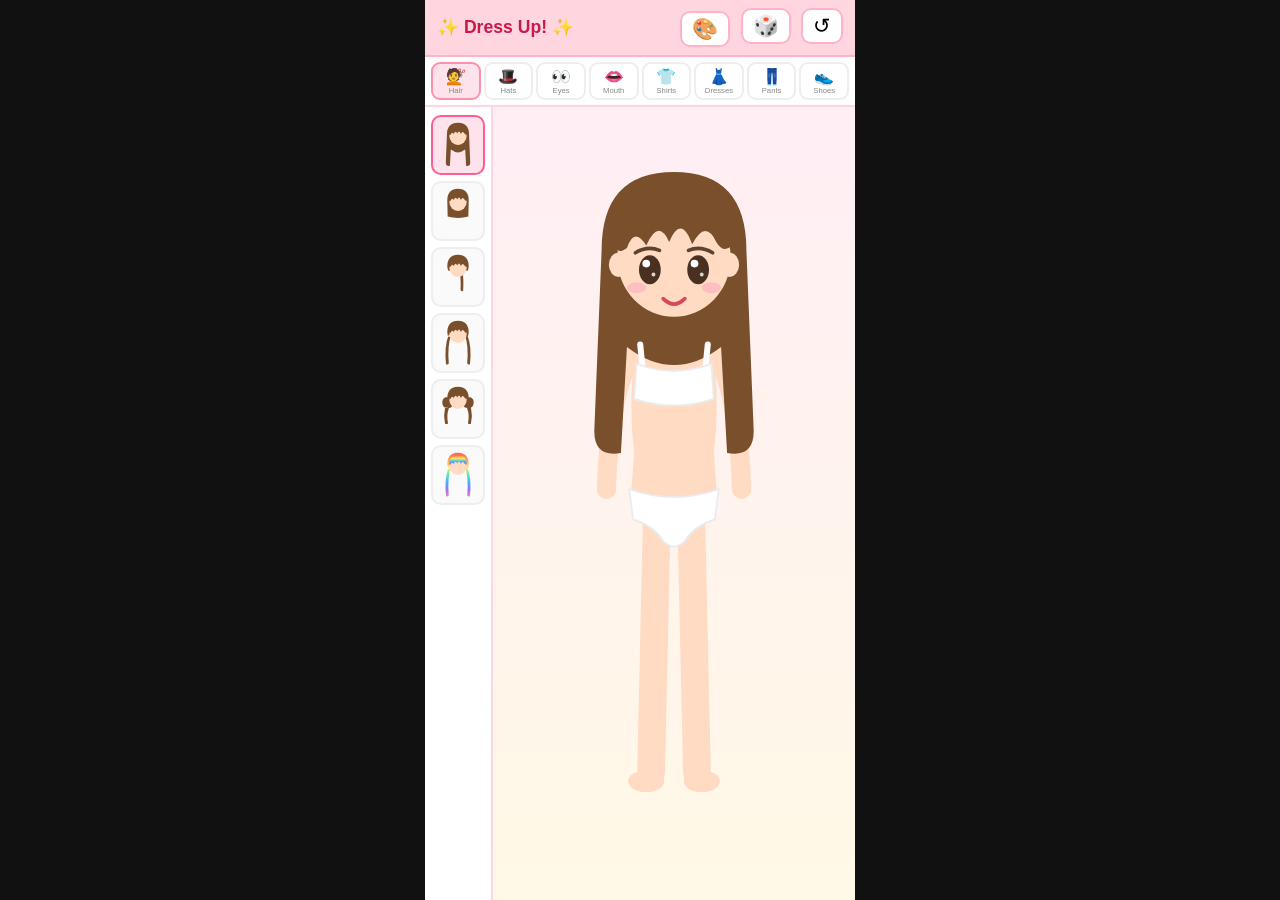
==== index.html @ 5856c721 "Add Chinese outfit set (camisole, denim skirt, sneakers, long hair) Cut from a Photoshop layer expor" ====
<!DOCTYPE html>
<html lang="en">
<head>
  <meta charset="UTF-8" />
  <meta name="viewport" content="width=device-width, initial-scale=1, viewport-fit=cover, user-scalable=no" />
  <title>Dress Up!</title>

  <!-- Cache-busting: the standalone iOS home-screen app stays suspended
       between opens instead of re-fetching this page, so a new deploy
       otherwise never shows up. version.json is bumped by
       tools/bump_version.py on every deploy; when it changes we force a
       fresh reload (cache-busted URL, so it can't be served from cache). -->
  <script>
    (function () {
      var KEY = "dressup-app-version";
      function checkVersion() {
        fetch("version.json?_=" + Date.now(), { cache: "no-store" })
          .then(function (r) { return r.json(); })
          .then(function (data) {
            var seen = localStorage.getItem(KEY);
            if (seen && seen !== data.version) {
              localStorage.setItem(KEY, data.version);
              location.replace(location.pathname + "?_=" + Date.now());
            } else if (!seen) {
              localStorage.setItem(KEY, data.version);
            }
          })
          .catch(function () {});
      }
      checkVersion();
      document.addEventListener("visibilitychange", function () {
        if (!document.hidden) checkVersion();
      });
    })();
  </script>

  <!-- iOS full-screen web app -->
  <meta name="apple-mobile-web-app-capable" content="yes" />
  <meta name="mobile-web-app-capable" content="yes" />
  <meta name="apple-mobile-web-app-status-bar-style" content="black-translucent" />
  <meta name="apple-mobile-web-app-title" content="Dress Up!" />
  <meta name="theme-color" content="#ffd6e0" />
  <link rel="apple-touch-icon" href="apple-touch-icon.png" />
  <link rel="manifest" href="manifest.json" />

  <link rel="stylesheet" href="styles.css?v=2026-07-08-195823" />
</head>
<body>
  <div id="app-frame">
    <header>
      <h1>✨ Dress Up! ✨</h1>
      <div class="actions">
        <a class="mode-link" href="anime.html" title="Anime mode">🎨</a>
        <button id="btn-random" title="Random outfit">🎲</button>
        <button id="btn-reset" title="Start over">↺</button>
      </div>
    </header>

    <nav id="tabs"></nav>

    <main>
      <div id="items"></div>

      <section id="stage">
        <svg id="doll" viewBox="0 0 300 600" xmlns="http://www.w3.org/2000/svg"></svg>
      </section>
    </main>
  </div>

  <script src="app.js?v=2026-07-08-195823"></script>
</body>
</html>
---- styles.css ----
* {
  margin: 0;
  padding: 0;
  box-sizing: border-box;
  -webkit-tap-highlight-color: transparent;
}

button {
  touch-action: manipulation;
}

html, body {
  height: 100%;
  overflow: hidden;
}

body {
  display: flex;
  align-items: center;
  justify-content: center;
  height: 100dvh;
  font-family: -apple-system, "Segoe UI", sans-serif;
  background: #111;
  color: #444;
  user-select: none;
  -webkit-user-select: none;
}

/* Real phones don't all share one exact ratio (e.g. 390x844 vs 393x852),
   so we always fill the full screen (no aspect-ratio lock, no letterbox
   bars) — on any phone-width screen #app-frame is simply 100dvh tall at
   full width. The max-width only kicks in on windows wider than a phone
   (e.g. testing on a Mac), purely so it doesn't stretch edge to edge. */
#app-frame {
  width: 100%;
  max-width: 430px;
  height: 100dvh;
  display: flex;
  flex-direction: column;
  overflow: hidden;
  background: #fff0f5;
  color: #444;
  padding-top: env(safe-area-inset-top);
  padding-bottom: env(safe-area-inset-bottom);
}

header {
  display: flex;
  align-items: center;
  justify-content: space-between;
  padding: 8px 12px;
  background: #ffd6e0;
  border-bottom: 2px solid #ffb3c6;
}

header h1 {
  font-size: 1.1rem;
  color: #c9184a;
}

.actions button {
  font-size: 1.3rem;
  background: #fff;
  border: 2px solid #ffb3c6;
  border-radius: 10px;
  padding: 4px 10px;
  margin-left: 6px;
  cursor: pointer;
}

.actions button:active {
  background: #ffe3ec;
}

main {
  flex: 1;
  display: flex;
  min-height: 0;
}

/* ---- category tabs: horizontal strip under the header ---- */

#tabs {
  flex: none;
  display: flex;
  gap: 3px;
  padding: 5px 6px;
  background: #fff;
  border-bottom: 2px solid #ffd6e0;
}

#tabs button {
  flex: 1 1 0;
  min-width: 0;
  display: flex;
  flex-direction: column;
  align-items: center;
  gap: 0;
  border: 2px solid #eee;
  background: #fff;
  border-radius: 9px;
  padding: 3px 1px;
  font-size: 1rem;
  cursor: pointer;
}

#tabs button small {
  font-size: 0.48rem;
  color: #888;
  white-space: nowrap;
  overflow: hidden;
  text-overflow: ellipsis;
  max-width: 100%;
}

#tabs button.active {
  border-color: #ff8fab;
  background: #ffe3ec;
}

/* ---- left item column: thin, icons only ---- */

#items {
  flex: none;
  width: 68px;
  overflow-y: auto;
  display: flex;
  flex-direction: column;
  gap: 6px;
  padding: 8px 6px;
  background: #fff;
  border-right: 2px solid #ffd6e0;
}

.item {
  display: flex;
  flex-direction: column;
  align-items: center;
  border: 2px solid #eee;
  background: #fafafa;
  border-radius: 10px;
  padding: 4px;
  cursor: pointer;
}

.item.selected {
  border-color: #ff5d8f;
  background: #ffe3ec;
}

.item svg,
.item .none-thumb {
  width: 100%;
  height: 48px;
}

.item .none-thumb {
  display: flex;
  align-items: center;
  justify-content: center;
  font-size: 1.4rem;
  color: #bbb;
}

/* ---- stage ---- */

#stage {
  flex: 1;
  display: flex;
  align-items: center;
  justify-content: center;
  min-width: 0;
  background: linear-gradient(#ffeef5, #fff9e6);
}

#doll {
  height: 96%;
  max-width: 100%;
}

/* ---- PNG (anime) mode ---- */

#pdoll {
  /* sized by sizeDoll() in png-app.js to fit the stage at the
     canvas aspect ratio — CSS alone distorts when width-clamped */
  position: relative;
  flex: none;
}

#pdoll img.base {
  width: 100%;
  height: 100%;
  display: block;
}

#pdoll img.layer {
  position: absolute;
}

.item img.thumb {
  width: 100%;
  height: 48px;
  object-fit: contain;
}

.actions .mode-link {
  display: inline-block;
  font-size: 1.3rem;
  background: #fff;
  border: 2px solid #ffb3c6;
  border-radius: 10px;
  padding: 4px 10px;
  margin-left: 6px;
  text-decoration: none;
  vertical-align: middle;
}

/* ---- edit mode ---- */

#btn-edit.active {
  background: #c9184a;
  border-color: #c9184a;
}

#pdoll img.layer.editing {
  outline: 2px dashed #ff5d8f;
  outline-offset: 2px;
}

#stage {
  flex-direction: column;
}

#doll-area {
  flex: 1;
  min-height: 0;
  width: 100%;
  display: flex;
  align-items: center;
  justify-content: center;
}

#edit-panel[hidden] {
  display: none;
}

#edit-panel {
  flex: none;
  width: 100%;
  display: flex;
  flex-direction: column;
  gap: 6px;
  align-items: center;
  background: rgba(255, 255, 255, 0.92);
  border-top: 2px solid #ffb3c6;
  padding: 8px 10px calc(8px + env(safe-area-inset-bottom));
  box-shadow: 0 -4px 14px rgba(201, 24, 74, 0.1);
}

#edit-panel .ep-row {
  display: flex;
  gap: 6px;
  align-items: center;
  flex-wrap: wrap;
  justify-content: center;
}

#edit-panel button {
  min-width: 38px;
  padding: 6px 8px;
  font-size: 1rem;
  background: #fff;
  border: 2px solid #ffb3c6;
  border-radius: 8px;
  cursor: pointer;
  touch-action: none; /* hold-to-repeat needs the raw pointer events */
}

#edit-panel button:active {
  background: #ffe3ec;
}

#ep-name {
  font-size: 0.75rem;
  color: #c9184a;
  min-width: 150px;
  text-align: center;
}

#ep-status {
  font-size: 0.7rem;
  color: #2f9e44;
  min-height: 1em;
}

#pdoll img.layer {
  -webkit-user-drag: none;
  user-select: none;
}
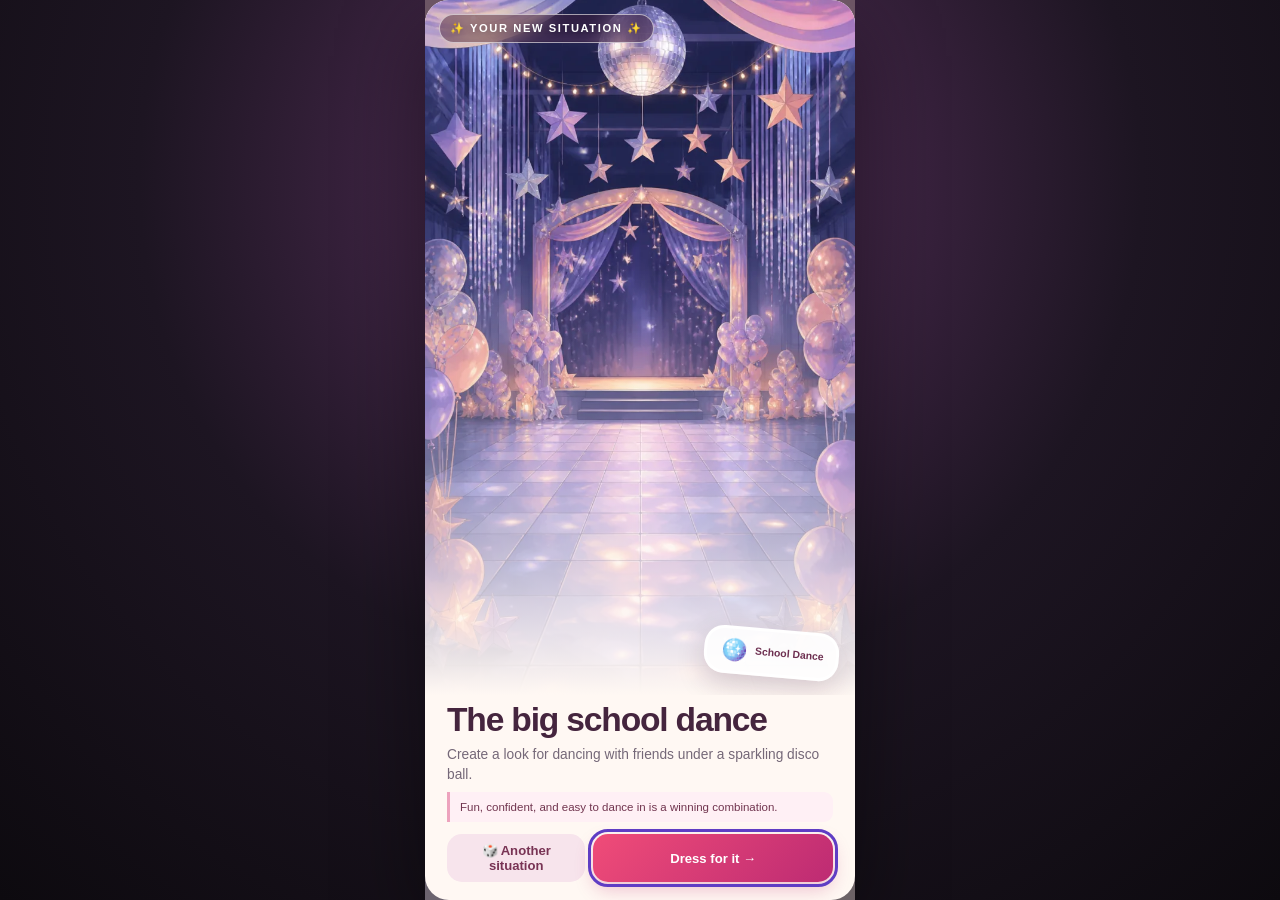
==== commit fe7b88ac: "Add scenario dress-up competitions" ====
--- a/index.html
+++ b/index.html
@@ -2,8 +2,8 @@
 <html lang="en">
 <head>
   <meta charset="UTF-8" />
-  <meta name="viewport" content="width=device-width, initial-scale=1, viewport-fit=cover, user-scalable=no" />
-  <title>Dress Up!</title>
+  <meta name="viewport" content="width=device-width, initial-scale=1, viewport-fit=cover" />
+  <title>Dress Up Challenge!</title>
 
   <!-- Cache-busting: the standalone iOS home-screen app stays suspended
        between opens instead of re-fetching this page, so a new deploy
@@ -43,16 +43,16 @@
   <link rel="apple-touch-icon" href="apple-touch-icon.png" />
   <link rel="manifest" href="manifest.json" />
 
-  <link rel="stylesheet" href="styles.css?v=2026-07-08-195823" />
+  <link rel="stylesheet" href="styles.css?v=2026-08-23-160452" />
 </head>
 <body>
   <div id="app-frame">
     <header>
       <h1>✨ Dress Up! ✨</h1>
       <div class="actions">
-        <a class="mode-link" href="anime.html" title="Anime mode">🎨</a>
-        <button id="btn-random" title="Random outfit">🎲</button>
-        <button id="btn-reset" title="Start over">↺</button>
+        <a class="mode-link" href="anime.html" title="Anime mode" aria-label="Switch to anime mode">🎨</a>
+        <button id="btn-random" type="button" title="Random outfit" aria-label="Create a random outfit">🎲</button>
+        <button id="btn-reset" type="button" title="Start over" aria-label="Reset the outfit">↺</button>
       </div>
     </header>
 
@@ -67,6 +67,7 @@
     </main>
   </div>
 
-  <script src="app.js?v=2026-07-08-195823"></script>
+  <script src="competition.js?v=2026-08-23-160452"></script>
+  <script src="app.js?v=2026-08-23-160452"></script>
 </body>
 </html>
--- a/styles.css
+++ b/styles.css
@@ -19,8 +19,8 @@
   align-items: center;
   justify-content: center;
   height: 100dvh;
-  font-family: -apple-system, "Segoe UI", sans-serif;
-  background: #111;
+  font-family: ui-rounded, "SF Pro Rounded", -apple-system, BlinkMacSystemFont, "Segoe UI", sans-serif;
+  background: radial-gradient(circle at 50% 20%, #5a315f 0, #1d1522 52%, #0d0a0f 100%);
   color: #444;
   user-select: none;
   -webkit-user-select: none;
@@ -42,6 +42,8 @@
   color: #444;
   padding-top: env(safe-area-inset-top);
   padding-bottom: env(safe-area-inset-bottom);
+  position: relative;
+  isolation: isolate;
 }
 
 header {
@@ -51,6 +53,7 @@
   padding: 8px 12px;
   background: #ffd6e0;
   border-bottom: 2px solid #ffb3c6;
+  min-height: 56px;
 }
 
 header h1 {
@@ -59,13 +62,25 @@
 }
 
 .actions button {
-  font-size: 1.3rem;
+  width: 44px;
+  height: 44px;
+  display: inline-flex;
+  align-items: center;
+  justify-content: center;
+  font-size: 1.25rem;
   background: #fff;
   border: 2px solid #ffb3c6;
   border-radius: 10px;
-  padding: 4px 10px;
+  padding: 0;
+  margin: 0;
+  cursor: pointer;
+}
+
+.actions {
+  display: flex;
+  align-items: center;
+  gap: 4px;
   margin-left: 6px;
-  cursor: pointer;
 }
 
 .actions button:active {
@@ -87,11 +102,17 @@
   padding: 5px 6px;
   background: #fff;
   border-bottom: 2px solid #ffd6e0;
+  overflow-x: auto;
+  scrollbar-width: none;
+}
+
+#tabs::-webkit-scrollbar {
+  display: none;
 }
 
 #tabs button {
-  flex: 1 1 0;
-  min-width: 0;
+  flex: 1 0 45px;
+  min-width: 45px;
   display: flex;
   flex-direction: column;
   align-items: center;
@@ -171,6 +192,8 @@
   justify-content: center;
   min-width: 0;
   background: linear-gradient(#ffeef5, #fff9e6);
+  position: relative;
+  overflow: hidden;
 }
 
 #doll {
@@ -204,15 +227,1025 @@
 }
 
 .actions .mode-link {
-  display: inline-block;
-  font-size: 1.3rem;
+  width: 44px;
+  height: 44px;
+  display: inline-flex;
+  align-items: center;
+  justify-content: center;
+  font-size: 1.25rem;
   background: #fff;
   border: 2px solid #ffb3c6;
   border-radius: 10px;
-  padding: 4px 10px;
-  margin-left: 6px;
+  padding: 0;
+  margin: 0;
   text-decoration: none;
   vertical-align: middle;
+}
+
+button:focus-visible,
+a:focus-visible {
+  outline: 3px solid #5f3dc4;
+  outline-offset: 2px;
+}
+
+[hidden] {
+  display: none !important;
+}
+
+/* ============================================================
+   Portrait challenge + competition flow
+   ============================================================ */
+
+:root {
+  --game-ink: #382b3a;
+  --game-muted: #756878;
+  --game-pink: #ef4776;
+  --game-pink-dark: #bd2454;
+  --game-cream: #fff8f3;
+  --game-card: rgba(255, 255, 255, 0.96);
+  --game-shadow: 0 18px 50px rgba(59, 22, 58, 0.22);
+}
+
+body.dressup-competition-open {
+  overscroll-behavior: none;
+}
+
+.dressup-challenge-chip {
+  position: absolute;
+  z-index: 8;
+  top: 10px;
+  left: 50%;
+  max-width: calc(100% - 20px);
+  min-height: 38px;
+  transform: translateX(-50%);
+  display: flex;
+  align-items: center;
+  gap: 8px;
+  padding: 6px 12px 6px 8px;
+  border: 1px solid rgba(255, 255, 255, 0.78);
+  border-radius: 999px;
+  color: #5a2140;
+  background: rgba(255, 255, 255, 0.9);
+  box-shadow: 0 6px 18px rgba(126, 46, 86, 0.16);
+  backdrop-filter: blur(12px);
+  -webkit-backdrop-filter: blur(12px);
+  animation: challenge-chip-in 520ms cubic-bezier(.2, .85, .3, 1) both;
+}
+
+.dressup-challenge-chip__emoji {
+  display: grid;
+  place-items: center;
+  width: 26px;
+  height: 26px;
+  flex: none;
+  border-radius: 50%;
+  background: #ffe6ee;
+  font-size: 0.9rem;
+}
+
+.dressup-challenge-chip__copy {
+  overflow: hidden;
+  font-size: 0.72rem;
+  font-weight: 800;
+  letter-spacing: 0.01em;
+  text-overflow: ellipsis;
+  white-space: nowrap;
+}
+
+.dressup-challenge-chip__copy small,
+.dressup-challenge-chip__copy strong,
+.dressup-enter-competition__copy small,
+.dressup-enter-competition__copy strong {
+  display: block;
+}
+
+.dressup-challenge-chip__copy small,
+.dressup-enter-competition__copy small {
+  opacity: 0.72;
+  font-size: 0.56rem;
+  font-weight: 750;
+  line-height: 1.1;
+}
+
+.dressup-challenge-chip__copy strong,
+.dressup-enter-competition__copy strong {
+  line-height: 1.15;
+}
+
+.dressup-enter-competition {
+  position: absolute;
+  z-index: 9;
+  left: 50%;
+  bottom: max(12px, env(safe-area-inset-bottom));
+  width: min(248px, calc(100% - 24px));
+  min-height: 54px;
+  transform: translateX(-50%);
+  display: flex;
+  align-items: center;
+  justify-content: center;
+  gap: 10px;
+  padding: 9px 18px;
+  border: 0;
+  border-radius: 18px;
+  color: #fff;
+  background: linear-gradient(135deg, #f44f7e, #c92f78 58%, #773ab3);
+  box-shadow: 0 10px 24px rgba(196, 41, 105, 0.38), inset 0 1px rgba(255, 255, 255, 0.38);
+  font: inherit;
+  font-size: 0.92rem;
+  font-weight: 900;
+  letter-spacing: 0.01em;
+  cursor: pointer;
+  animation: competition-cta-in 600ms cubic-bezier(.2, .9, .28, 1.1) both, competition-cta-glow 2.6s 1s ease-in-out infinite;
+}
+
+.dressup-enter-competition__icon {
+  font-size: 1.25rem;
+}
+
+.dressup-enter-competition:active {
+  transform: translateX(-50%) scale(0.97);
+}
+
+.dressup-competition-error {
+  position: absolute;
+  z-index: 12;
+  right: 10px;
+  bottom: 74px;
+  left: 10px;
+  padding: 9px 12px;
+  border-radius: 10px;
+  color: #842029;
+  background: #fff0f1;
+  box-shadow: 0 6px 20px rgba(80, 20, 30, 0.15);
+  font-size: 0.75rem;
+  text-align: center;
+}
+
+#stage.has-dressup-challenge > #doll {
+  height: 86%;
+  transform: translateY(-1%);
+  transition: height 350ms ease, transform 350ms ease;
+}
+
+#stage.has-dressup-challenge #pdoll {
+  transform: translateY(-2%) scale(0.9);
+  transition: transform 350ms ease;
+}
+
+#stage.is-competition-active .dressup-challenge-chip,
+#stage.is-competition-active .dressup-enter-competition {
+  pointer-events: none;
+  opacity: 0;
+  transform: translateX(-50%) translateY(12px);
+}
+
+.dressup-competition {
+  position: absolute;
+  z-index: 100;
+  inset: 0;
+  color: var(--game-ink);
+  pointer-events: none;
+}
+
+.scenario-dialog,
+.competition-screen {
+  position: absolute;
+  inset: 0;
+  overflow: hidden;
+  pointer-events: auto;
+}
+
+.dressup-competition__live {
+  position: absolute;
+  width: 1px;
+  height: 1px;
+  overflow: hidden;
+  clip: rect(0 0 0 0);
+  clip-path: inset(50%);
+  white-space: nowrap;
+}
+
+.scenario-dialog__backdrop,
+.competition-screen__backdrop {
+  position: absolute;
+  inset: 0;
+  background: rgba(26, 13, 30, 0.64);
+  backdrop-filter: blur(10px);
+  -webkit-backdrop-filter: blur(10px);
+  animation: game-fade-in 300ms ease both;
+}
+
+.scenario-dialog__card {
+  position: relative;
+  width: 100%;
+  height: 100%;
+  display: grid;
+  grid-template-rows: minmax(245px, 1fr) auto auto;
+  overflow: hidden;
+  color: var(--game-ink);
+  background: var(--game-cream);
+  animation: scenario-card-in 560ms cubic-bezier(.2, .85, .28, 1) both;
+}
+
+.scenario-dialog__card > .scenario-dialog__eyebrow {
+  position: absolute;
+  z-index: 4;
+  top: max(14px, env(safe-area-inset-top));
+  left: 14px;
+  margin: 0;
+  padding: 7px 10px;
+  border: 1px solid rgba(255,255,255,.58);
+  border-radius: 999px;
+  color: #fff;
+  background: rgba(61, 26, 52, .46);
+  backdrop-filter: blur(9px);
+  -webkit-backdrop-filter: blur(9px);
+  text-shadow: 0 1px 6px rgba(0,0,0,.26);
+}
+
+.scenario-dialog__picture {
+  position: relative;
+  min-height: 0;
+  overflow: hidden;
+  background: #eadbe5;
+}
+
+.scenario-dialog__picture::after {
+  content: "";
+  position: absolute;
+  inset: 38% 0 0;
+  background: linear-gradient(transparent, rgba(255, 248, 243, 0.24) 45%, var(--game-cream));
+  pointer-events: none;
+}
+
+.scenario-dialog__picture img {
+  width: 100%;
+  height: 100%;
+  display: block;
+  object-fit: cover;
+  animation: scenario-image-drift 12s ease-in-out infinite alternate;
+}
+
+.scenario-dialog__badge {
+  position: absolute;
+  z-index: 1;
+  right: 16px;
+  bottom: 18px;
+  display: flex;
+  align-items: center;
+  gap: 7px;
+  width: auto;
+  min-width: 58px;
+  min-height: 48px;
+  padding: 7px 12px;
+  border: 3px solid rgba(255, 255, 255, 0.88);
+  border-radius: 20px;
+  background: rgba(255, 255, 255, 0.88);
+  box-shadow: 0 10px 28px rgba(66, 24, 57, 0.18);
+  font-size: 1.75rem;
+  transform: rotate(5deg);
+}
+
+.scenario-dialog__badge [data-scenario-emoji] {
+  font-size: 1.45rem;
+}
+
+.scenario-dialog__badge [data-scenario-label] {
+  max-width: 115px;
+  color: #6d2f50;
+  font-size: .65rem;
+  font-weight: 900;
+  line-height: 1.05;
+}
+
+.scenario-dialog__copy {
+  position: relative;
+  z-index: 2;
+  min-height: 0;
+  display: flex;
+  flex-direction: column;
+  align-items: stretch;
+  padding: 8px 22px 0;
+  text-align: left;
+}
+
+.scenario-dialog__eyebrow,
+.competition-result__eyebrow {
+  margin-bottom: 5px;
+  color: var(--game-pink-dark);
+  font-size: 0.7rem;
+  font-weight: 900;
+  letter-spacing: 0.14em;
+  text-transform: uppercase;
+}
+
+.scenario-dialog__copy h2 {
+  margin: 0;
+  color: #45253e;
+  font-size: clamp(1.55rem, 7vw, 2.1rem);
+  line-height: 1.02;
+  letter-spacing: -0.035em;
+}
+
+.scenario-dialog__copy p {
+  margin: 8px 0 0;
+  color: var(--game-muted);
+  font-size: 0.86rem;
+  line-height: 1.4;
+}
+
+.scenario-dialog__hint {
+  margin-top: 10px;
+  display: block;
+  padding: 7px 10px;
+  border-left: 3px solid #eda3bd;
+  border-radius: 0 9px 9px 0;
+  color: #71354f !important;
+  background: #fff0f5;
+  font-size: .72rem !important;
+}
+
+.scenario-dialog__hint span {
+  padding: 5px 9px;
+  border: 1px solid #f2cbd8;
+  border-radius: 999px;
+  color: #762b50;
+  background: #fff;
+  font-size: 0.68rem;
+  font-weight: 800;
+}
+
+.scenario-dialog__actions,
+.competition-result__actions {
+  margin-top: auto;
+  display: grid;
+  grid-template-columns: minmax(0, 0.78fr) minmax(0, 1.35fr);
+  gap: 8px;
+  padding-top: 12px;
+}
+
+.scenario-dialog__card > .scenario-dialog__actions {
+  margin-top: 0;
+  padding: 12px 22px max(18px, env(safe-area-inset-bottom));
+}
+
+.scenario-dialog__actions button,
+.competition-result__actions button,
+.competition-screen__skip {
+  min-height: 48px;
+  border: 0;
+  border-radius: 15px;
+  padding: 9px 12px;
+  font: inherit;
+  font-size: 0.82rem;
+  font-weight: 900;
+  cursor: pointer;
+}
+
+.scenario-dialog__reroll,
+.competition-result__new {
+  color: #783354;
+  background: #f7e4ec;
+}
+
+.scenario-dialog__accept,
+.competition-result__retry {
+  color: #fff;
+  background: linear-gradient(135deg, #f04c78, #bd2b73);
+  box-shadow: 0 8px 18px rgba(186, 39, 103, 0.25);
+}
+
+.competition-screen__panel {
+  position: relative;
+  width: 100%;
+  height: 100%;
+  display: flex;
+  flex-direction: column;
+  overflow: hidden;
+  padding: max(10px, env(safe-area-inset-top)) 10px max(10px, env(safe-area-inset-bottom));
+  color: #fff;
+  background: transparent;
+  animation: competition-panel-in 450ms ease both;
+}
+
+.competition-screen__backdrop {
+  background-color: #28132e;
+  background-position: center;
+  background-size: cover;
+  filter: saturate(0.78) brightness(0.48);
+  transform: scale(1.05);
+}
+
+.competition-screen__backdrop::after {
+  content: "";
+  position: absolute;
+  inset: 0;
+  background: linear-gradient(180deg, rgba(25, 9, 31, 0.68), rgba(37, 12, 39, 0.18) 42%, rgba(25, 7, 28, 0.92));
+}
+
+.competition-screen__header {
+  position: relative;
+  z-index: 4;
+  min-height: 48px;
+  display: flex;
+  align-items: center;
+  justify-content: space-between;
+  gap: 8px;
+  padding: 2px 74px 8px 2px;
+  border: 0;
+  background: transparent;
+}
+
+.competition-screen__scenario {
+  min-width: 0;
+  font-size: 0.82rem;
+  font-weight: 900;
+  overflow: hidden;
+  text-overflow: ellipsis;
+  white-space: nowrap;
+  text-shadow: 0 2px 10px rgba(0, 0, 0, 0.5);
+}
+
+.competition-screen__header h2 {
+  margin: 0;
+  max-width: 43%;
+  overflow: hidden;
+  color: #ffe3ad;
+  font-size: .72rem;
+  line-height: 1.15;
+  text-align: right;
+  text-overflow: ellipsis;
+  white-space: nowrap;
+}
+
+.competition-screen__controls {
+  position: absolute;
+  z-index: 12;
+  top: max(10px, env(safe-area-inset-top));
+  right: 10px;
+  display: flex;
+  gap: 6px;
+}
+
+.competition-screen__skip {
+  min-height: 38px;
+  padding: 7px 12px;
+  color: #fff;
+  border: 1px solid rgba(255, 255, 255, 0.38);
+  background: rgba(32, 13, 38, 0.48);
+  backdrop-filter: blur(8px);
+  -webkit-backdrop-filter: blur(8px);
+  font-size: 0.72rem;
+}
+
+.competition-prep {
+  position: relative;
+  z-index: 3;
+  flex: 1;
+  min-height: 0;
+  display: grid;
+  place-items: center;
+  align-content: center;
+  gap: 16px;
+  text-align: center;
+}
+
+.competition-prep::before,
+.competition-prep::after {
+  content: "";
+  position: absolute;
+  z-index: -1;
+  top: -70px;
+  bottom: -20px;
+  width: 54%;
+  background: linear-gradient(90deg, #35133e, #ad316d 75%, #e86b8c);
+  box-shadow: inset -14px 0 28px rgba(32, 5, 29, 0.28);
+  animation: curtain-breathe 1.5s ease-in-out infinite alternate;
+}
+
+.competition-prep::before {
+  right: 50%;
+  border-right: 2px solid rgba(255, 217, 151, 0.62);
+}
+
+.competition-prep::after {
+  left: 50%;
+  border-left: 2px solid rgba(255, 217, 151, 0.62);
+  transform: scaleX(-1);
+}
+
+.competition-prep__sparkles {
+  color: #ffe2a6;
+  font-size: 2rem;
+  letter-spacing: 0.35em;
+  animation: prep-sparkle 1.1s ease-in-out infinite alternate;
+}
+
+.competition-prep__silhouette {
+  display: grid;
+  place-items: center;
+  width: 116px;
+  height: 196px;
+  border: 2px solid rgba(255, 255, 255, 0.56);
+  border-radius: 60px 60px 30px 30px;
+  color: rgba(255, 255, 255, 0.82);
+  background: linear-gradient(180deg, rgba(255,255,255,.28), rgba(255,255,255,.07));
+  box-shadow: 0 0 42px rgba(255, 179, 213, 0.42);
+  font-size: 3.2rem;
+  animation: silhouette-float 1.4s ease-in-out infinite alternate;
+}
+
+.competition-prep p {
+  max-width: 250px;
+  font-size: 0.9rem;
+  font-weight: 850;
+  line-height: 1.4;
+  text-shadow: 0 2px 10px rgba(0,0,0,.4);
+}
+
+.competition-prep__dots {
+  display: inline-flex;
+  gap: 7px;
+}
+
+.competition-prep__dots i {
+  width: 8px;
+  height: 8px;
+  border-radius: 50%;
+  background: #fff;
+  animation: prep-dot 900ms ease-in-out infinite alternate;
+}
+
+.competition-prep__dots i:nth-child(2) { animation-delay: 150ms; }
+.competition-prep__dots i:nth-child(3) { animation-delay: 300ms; }
+
+.competition-runway {
+  position: relative;
+  z-index: 3;
+  flex: 1 1 auto;
+  min-height: 0;
+  display: grid;
+  grid-template-columns: repeat(2, minmax(0, 1fr));
+  align-items: end;
+  gap: 8px;
+  padding: 2px 2px 0;
+}
+
+.competition-runway::before {
+  content: "";
+  position: absolute;
+  z-index: -1;
+  right: 8%;
+  bottom: 0;
+  left: 8%;
+  height: 72%;
+  clip-path: polygon(26% 0, 74% 0, 100% 100%, 0 100%);
+  background: linear-gradient(180deg, rgba(255,255,255,.13), rgba(255,183,214,.24));
+  border-bottom: 2px solid rgba(255,255,255,.24);
+}
+
+.competition-runway__versus {
+  position: absolute;
+  z-index: 5;
+  top: 42%;
+  left: 50%;
+  display: grid;
+  place-items: center;
+  width: 42px;
+  height: 42px;
+  border: 2px solid rgba(255,255,255,.72);
+  border-radius: 50%;
+  transform: translate(-50%, -50%) rotate(-8deg);
+  color: #ffe2a6;
+  background: #7d245b;
+  box-shadow: 0 5px 20px rgba(28,7,30,.42);
+  font-size: 0.66rem;
+  font-weight: 1000;
+  letter-spacing: .05em;
+}
+
+.competition-look {
+  position: relative;
+  min-width: 0;
+  height: 100%;
+  display: flex;
+  flex-direction: column;
+  align-items: stretch;
+  justify-content: flex-end;
+  gap: 4px;
+  transform-origin: bottom center;
+}
+
+.competition-look h3 {
+  margin: 0;
+  min-height: 25px;
+  color: #fff;
+  font-size: .72rem;
+  font-weight: 950;
+  text-align: center;
+  text-shadow: 0 2px 8px rgba(0,0,0,.5);
+}
+
+.competition-look.is-entering.competition-look--player {
+  animation: look-player-in 700ms cubic-bezier(.16,.9,.28,1) both;
+}
+
+.competition-look.is-entering.competition-look--rival {
+  animation: look-rival-in 700ms 100ms cubic-bezier(.16,.9,.28,1) both;
+}
+
+.competition-look__frame {
+  position: relative;
+  min-height: 0;
+  flex: 1;
+  display: flex;
+  align-items: flex-end;
+  justify-content: center;
+  overflow: hidden;
+  border: 1px solid rgba(255,255,255,.34);
+  border-radius: 48% 48% 18px 18px / 18% 18% 18px 18px;
+  background: linear-gradient(180deg, rgba(255,255,255,.16), rgba(255,255,255,.05));
+  box-shadow: inset 0 0 36px rgba(255,255,255,.08), 0 10px 26px rgba(13,4,18,.22);
+}
+
+.competition-look__frame::before {
+  content: "";
+  position: absolute;
+  top: -35%;
+  left: 50%;
+  width: 88%;
+  height: 120%;
+  transform: translateX(-50%);
+  clip-path: polygon(38% 0, 62% 0, 100% 100%, 0 100%);
+  background: linear-gradient(180deg, rgba(255,245,201,.32), transparent 75%);
+  pointer-events: none;
+  animation: spotlight-sway 3.2s ease-in-out infinite alternate;
+}
+
+.competition-look__mount {
+  position: relative;
+  z-index: 2;
+  width: 100%;
+  height: 100%;
+  min-height: 0;
+  display: flex;
+  align-items: flex-end;
+  justify-content: center;
+  padding-top: 4px;
+}
+
+.competition-doll-svg {
+  display: block;
+  height: 100%;
+  max-width: 100%;
+  filter: drop-shadow(0 8px 8px rgba(20, 5, 23, 0.25));
+}
+
+.competition-png-doll {
+  position: relative;
+  flex: none;
+  display: block;
+  width: 100%;
+  height: auto;
+  max-height: 100%;
+  aspect-ratio: 677 / 1411;
+  filter: drop-shadow(0 8px 8px rgba(20, 5, 23, 0.25));
+}
+
+.competition-png-doll img.base {
+  width: 100%;
+  height: 100%;
+  display: block;
+}
+
+.competition-png-doll img.layer {
+  position: absolute;
+  -webkit-user-drag: none;
+  user-select: none;
+}
+
+.competition-look__total {
+  min-height: 39px;
+  display: flex;
+  align-items: center;
+  justify-content: center;
+  gap: 4px;
+  padding: 6px 8px;
+  border-radius: 12px;
+  color: #fff;
+  background: rgba(24, 8, 29, 0.68);
+  backdrop-filter: blur(8px);
+  -webkit-backdrop-filter: blur(8px);
+  font-size: 0.76rem;
+  font-weight: 900;
+}
+
+.competition-look.is-winner {
+  z-index: 4;
+  animation: winner-bounce 700ms cubic-bezier(.18,.88,.3,1.3) both;
+}
+
+.competition-look.is-winner .competition-look__frame {
+  border-color: #ffe49a;
+  box-shadow: 0 0 0 2px rgba(255,228,154,.28), 0 0 34px rgba(255,206,91,.52);
+}
+
+.competition-judging {
+  position: relative;
+  z-index: 5;
+  flex: none;
+  padding-top: 7px;
+}
+
+.competition-judging__title {
+  margin: 0 0 5px;
+  color: rgba(255,255,255,.8);
+  font-size: .64rem;
+  font-weight: 900;
+  letter-spacing: .13em;
+  text-align: center;
+  text-transform: uppercase;
+}
+
+.competition-judging__list {
+  display: grid;
+  gap: 5px;
+}
+
+.competition-judge {
+  min-height: 48px;
+  display: grid;
+  grid-template-columns: minmax(0, 1fr) auto;
+  align-items: center;
+  gap: 8px;
+  padding: 5px 7px;
+  border: 1px solid rgba(255,255,255,.14);
+  border-radius: 14px;
+  opacity: .54;
+  background: rgba(29, 10, 34, .62);
+  transform: scale(.985);
+  transition: opacity 250ms ease, transform 250ms ease, border-color 250ms ease, background 250ms ease;
+}
+
+.competition-judge.is-current,
+.competition-judge.is-complete {
+  opacity: 1;
+  transform: scale(1);
+}
+
+.competition-judge.is-current {
+  border-color: rgba(255,220,151,.7);
+  background: rgba(77, 24, 69, .84);
+  box-shadow: 0 5px 16px rgba(10, 3, 13, .24);
+}
+
+.competition-judge__identity {
+  min-width: 0;
+  display: flex;
+  align-items: center;
+  gap: 7px;
+}
+
+.competition-judge__avatar {
+  width: 34px;
+  height: 34px;
+  flex: none;
+  display: grid;
+  place-items: center;
+  border: 1px solid rgba(255,255,255,.54);
+  border-radius: 50%;
+  background: linear-gradient(135deg, #ffe0ec, #c7b5ff);
+  font-size: 1rem;
+}
+
+.competition-judge__text {
+  min-width: 0;
+  line-height: 1.14;
+}
+
+.competition-judge__text strong,
+.competition-judge__text small {
+  display: block;
+  overflow: hidden;
+  text-overflow: ellipsis;
+  white-space: nowrap;
+}
+
+.competition-judge__text strong { font-size: .69rem; }
+.competition-judge__text small { color: rgba(255,255,255,.65); font-size: .57rem; }
+
+.competition-judge__scores {
+  display: flex;
+  gap: 5px;
+}
+
+.competition-score--player,
+.competition-score--rival {
+  min-width: 46px;
+  min-height: 35px;
+  display: grid;
+  grid-template-columns: auto auto;
+  grid-template-rows: auto auto;
+  place-content: center;
+  column-gap: 2px;
+  padding: 3px 5px;
+  border-radius: 9px;
+  background: rgba(255,255,255,.1);
+  text-align: center;
+}
+
+.competition-score__label {
+  grid-column: 1 / -1;
+  color: rgba(255,255,255,.64);
+  font-size: .48rem;
+  font-weight: 850;
+  letter-spacing: .08em;
+  text-transform: uppercase;
+}
+
+.competition-score__value {
+  font-size: .92rem;
+  font-weight: 1000;
+  line-height: 1;
+}
+
+.competition-score__maximum {
+  align-self: end;
+  color: rgba(255,255,255,.52);
+  font-size: .48rem;
+}
+
+.competition-score.is-counting,
+.competition-score.is-revealed,
+.competition-score--player.is-counting,
+.competition-score--rival.is-counting {
+  background: #fff;
+  color: #762b56;
+  animation: score-pop 360ms cubic-bezier(.2,.9,.28,1.2) both;
+}
+
+.competition-result {
+  position: absolute;
+  z-index: 20;
+  inset: 0;
+  display: flex;
+  flex-direction: column;
+  align-items: center;
+  justify-content: center;
+  padding: 28px;
+  color: #42223d;
+  background: radial-gradient(circle at 50% 34%, #fffae0, #ffe1ed 46%, #d7b9ff);
+  text-align: center;
+  animation: result-in 600ms cubic-bezier(.18,.88,.28,1) both;
+}
+
+.competition-result h3:focus,
+.competition-screen__header h2:focus {
+  outline: none;
+}
+
+.competition-result__burst {
+  position: absolute;
+  top: 44%;
+  left: 50%;
+  width: min(72vw, 310px);
+  aspect-ratio: 1;
+  transform: translate(-50%, -50%);
+  border-radius: 50%;
+  background: repeating-conic-gradient(from 0deg, rgba(255,190,62,.34) 0 8deg, transparent 8deg 18deg);
+  animation: burst-spin 18s linear infinite;
+}
+
+.competition-result__emoji,
+.competition-result__eyebrow,
+.competition-result__message,
+.competition-result__actions {
+  position: relative;
+  z-index: 2;
+}
+
+.competition-result__emoji {
+  font-size: 4.7rem;
+  filter: drop-shadow(0 8px 8px rgba(112,54,76,.2));
+  animation: trophy-drop 760ms cubic-bezier(.18,.88,.24,1.22) both;
+}
+
+.competition-result__message {
+  max-width: 300px;
+}
+
+.competition-result h3 {
+  margin: 4px 0 8px;
+  color: #56254b;
+  font-size: clamp(1.8rem, 9vw, 2.6rem);
+  line-height: 1;
+  letter-spacing: -.045em;
+}
+
+.competition-result__message {
+  margin: 0;
+  color: #74546d;
+  font-size: .86rem;
+  line-height: 1.45;
+}
+
+.competition-result__actions {
+  width: min(300px, 100%);
+  margin-top: 22px;
+}
+
+.competition-confetti {
+  position: absolute;
+  z-index: 25;
+  inset: 0;
+  overflow: hidden;
+  pointer-events: none;
+}
+
+.competition-confetti__piece {
+  position: absolute;
+  top: -24px;
+  left: var(--confetti-left);
+  width: var(--confetti-size);
+  height: calc(var(--confetti-size) * .58);
+  border-radius: 2px;
+  background: var(--confetti-color);
+  animation: confetti-fall var(--confetti-duration) var(--confetti-delay) cubic-bezier(.2,.7,.45,1) forwards;
+}
+
+.competition-confetti__piece--1 { border-radius: 50%; }
+.competition-confetti__piece--2 { clip-path: polygon(50% 0, 62% 36%, 100% 36%, 69% 58%, 80% 100%, 50% 74%, 20% 100%, 31% 58%, 0 36%, 38% 36%); }
+
+@keyframes game-fade-in { from { opacity: 0; } }
+@keyframes scenario-card-in { from { opacity: 0; transform: translateY(28px) scale(.97); } }
+@keyframes scenario-image-drift { to { transform: scale(1.045) translateY(-1.2%); } }
+@keyframes challenge-chip-in { from { opacity: 0; transform: translate(-50%, -12px); } }
+@keyframes competition-cta-in { from { opacity: 0; transform: translate(-50%, 24px) scale(.92); } }
+@keyframes competition-cta-glow { 50% { box-shadow: 0 12px 30px rgba(196,41,105,.52), 0 0 0 6px rgba(241,76,125,.09); } }
+@keyframes competition-panel-in { from { opacity: 0; transform: scale(1.025); } }
+@keyframes curtain-breathe { to { filter: brightness(1.12); } }
+@keyframes prep-sparkle { to { opacity: .48; transform: scale(.92) rotate(5deg); } }
+@keyframes silhouette-float { to { transform: translateY(-8px); box-shadow: 0 0 58px rgba(255,179,213,.58); } }
+@keyframes prep-dot { to { opacity: .3; transform: translateY(-4px); } }
+@keyframes look-player-in { from { opacity: 0; transform: translateX(-55%) rotate(-6deg); } }
+@keyframes look-rival-in { from { opacity: 0; transform: translateX(55%) rotate(6deg); } }
+@keyframes spotlight-sway { to { transform: translateX(-50%) rotate(4deg); opacity: .66; } }
+@keyframes score-pop { 50% { transform: translateY(-4px) scale(1.08); } }
+@keyframes winner-bounce { 40% { transform: translateY(-12px) scale(1.04); } }
+@keyframes result-in { from { opacity: 0; transform: scale(1.08); } }
+@keyframes burst-spin { to { transform: translate(-50%, -50%) rotate(360deg); } }
+@keyframes trophy-drop { from { opacity: 0; transform: translateY(-90px) rotate(-18deg) scale(.65); } 65% { transform: translateY(8px) rotate(7deg) scale(1.06); } }
+@keyframes confetti-fall {
+  to { transform: translate3d(var(--confetti-drift), 112vh, 0) rotate(var(--confetti-spin)); opacity: .9; }
+}
+
+@media (max-height: 650px) {
+  #stage.has-dressup-challenge #pdoll { transform: translateY(-5%) scale(.78); }
+  .scenario-dialog__card { grid-template-rows: minmax(190px, 1fr) auto auto; }
+  .scenario-dialog__copy { padding: 2px 18px 0; }
+  .scenario-dialog__copy h2 { font-size: 1.45rem; }
+  .scenario-dialog__copy p { margin-top: 5px; font-size: .76rem; line-height: 1.3; }
+  .scenario-dialog__hint { margin-top: 7px; }
+  .scenario-dialog__actions { padding-top: 7px; }
+  .scenario-dialog__card > .scenario-dialog__actions { padding: 7px 18px max(10px, env(safe-area-inset-bottom)); }
+  .scenario-dialog__actions button { min-height: 42px; }
+  .competition-screen__panel { padding-top: max(6px, env(safe-area-inset-top)); }
+  .competition-screen__header { min-height: 40px; padding-bottom: 4px; }
+  .competition-look__total { min-height: 31px; padding: 4px; }
+  .competition-judging { padding-top: 4px; }
+  .competition-judging__title { display: none; }
+  .competition-judging__list { gap: 3px; }
+  .competition-judge { min-height: 42px; padding: 3px 6px; border-radius: 11px; }
+  .competition-judge__avatar { width: 30px; height: 30px; }
+  .competition-score--player, .competition-score--rival { min-height: 31px; }
+  .competition-result__emoji { font-size: 3.8rem; }
+  .competition-result__actions { margin-top: 14px; }
+}
+
+@media (max-width: 350px) {
+  header { padding-inline: 8px; }
+  header h1 { font-size: .94rem; }
+  .actions button, .actions .mode-link { width: 40px; height: 40px; }
+  .competition-screen__panel { padding-inline: 7px; }
+  .competition-runway { gap: 5px; }
+  .competition-judge__scores { gap: 3px; }
+  .competition-score--player, .competition-score--rival { min-width: 42px; padding-inline: 3px; }
+}
+
+@media (min-width: 431px) {
+  #app-frame { box-shadow: 0 28px 80px rgba(0,0,0,.45); }
+  .scenario-dialog__card,
+  .competition-screen__panel { border-radius: 24px; }
+}
+
+@media (prefers-reduced-motion: reduce) {
+  *, *::before, *::after {
+    scroll-behavior: auto !important;
+    animation-duration: 1ms !important;
+    animation-delay: 0ms !important;
+    animation-iteration-count: 1 !important;
+    transition-duration: 1ms !important;
+  }
 }
 
 /* ---- edit mode ---- */
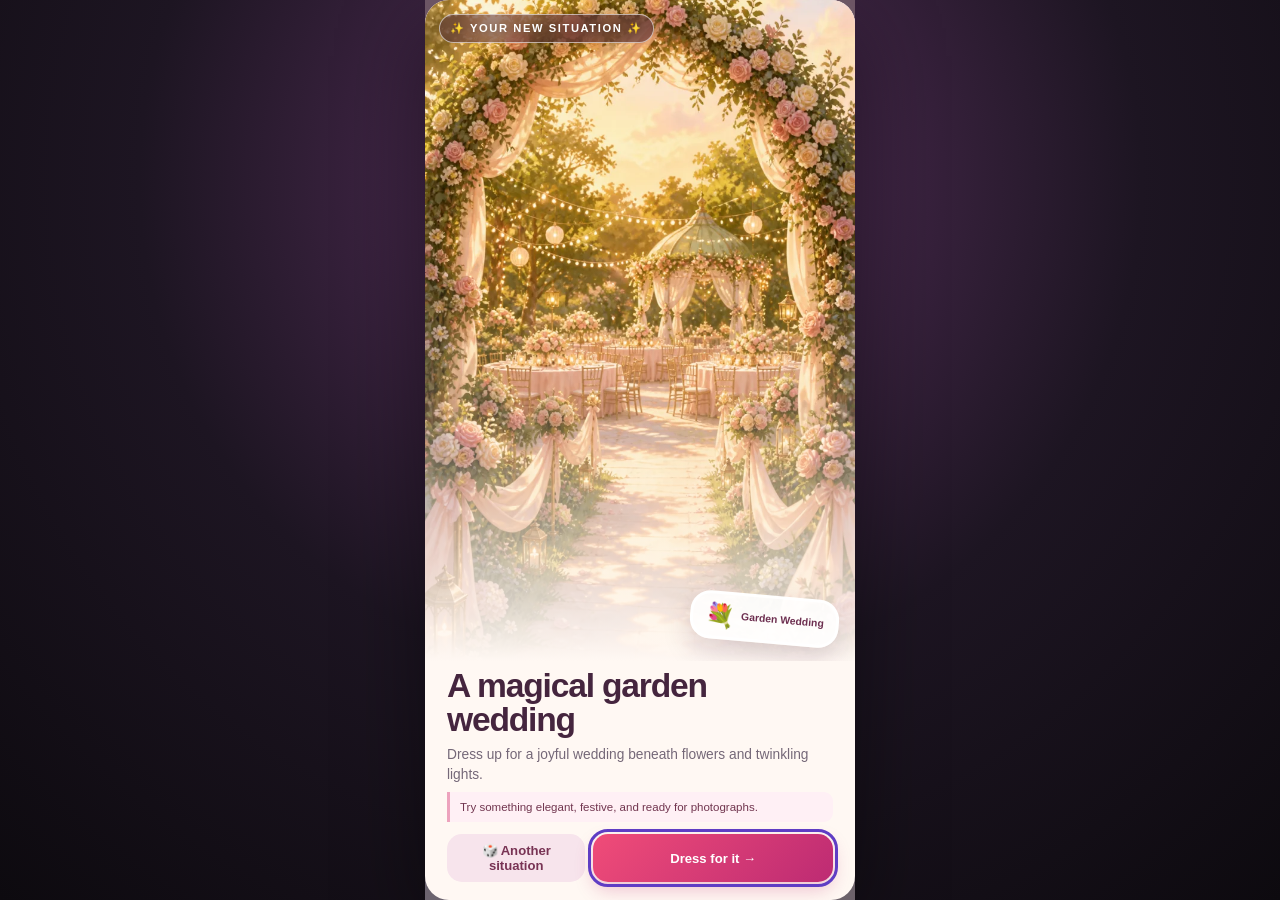
==== commit 92f08e72: "Add floral magic dress and rebalance competition" ====
--- a/index.html
+++ b/index.html
@@ -43,7 +43,7 @@
   <link rel="apple-touch-icon" href="apple-touch-icon.png" />
   <link rel="manifest" href="manifest.json" />
 
-  <link rel="stylesheet" href="styles.css?v=2026-08-23-160452" />
+  <link rel="stylesheet" href="styles.css?v=2026-08-29-202733" />
 </head>
 <body>
   <div id="app-frame">
@@ -61,13 +61,16 @@
     <main>
       <div id="items"></div>
 
-      <section id="stage">
-        <svg id="doll" viewBox="0 0 300 600" xmlns="http://www.w3.org/2000/svg"></svg>
-      </section>
+      <div class="stage-column">
+        <section id="stage">
+          <svg id="doll" viewBox="0 0 300 600" xmlns="http://www.w3.org/2000/svg"></svg>
+        </section>
+        <div id="competition-cta-slot" aria-live="off"></div>
+      </div>
     </main>
   </div>
 
-  <script src="competition.js?v=2026-08-23-160452"></script>
-  <script src="app.js?v=2026-08-23-160452"></script>
+  <script src="competition.js?v=2026-08-29-202733"></script>
+  <script src="app.js?v=2026-08-29-202733"></script>
 </body>
 </html>
--- a/styles.css
+++ b/styles.css
@@ -194,6 +194,26 @@
   background: linear-gradient(#ffeef5, #fff9e6);
   position: relative;
   overflow: hidden;
+}
+
+.stage-column {
+  flex: 1;
+  min-width: 0;
+  min-height: 0;
+  display: flex;
+  flex-direction: column;
+  background: linear-gradient(#ffeef5, #fff9e6);
+}
+
+#competition-cta-slot {
+  flex: none;
+  min-height: 70px;
+  display: flex;
+  align-items: center;
+  justify-content: center;
+  padding: 7px 10px 9px;
+  border-top: 2px solid rgba(255, 179, 198, 0.78);
+  background: rgba(255, 248, 243, 0.96);
 }
 
 #doll {
@@ -333,13 +353,11 @@
 }
 
 .dressup-enter-competition {
-  position: absolute;
+  position: relative;
   z-index: 9;
-  left: 50%;
-  bottom: max(12px, env(safe-area-inset-bottom));
   width: min(248px, calc(100% - 24px));
   min-height: 54px;
-  transform: translateX(-50%);
+  transform: none;
   display: flex;
   align-items: center;
   justify-content: center;
@@ -363,7 +381,7 @@
 }
 
 .dressup-enter-competition:active {
-  transform: translateX(-50%) scale(0.97);
+  transform: scale(0.97);
 }
 
 .dressup-competition-error {
@@ -1180,7 +1198,7 @@
 @keyframes scenario-card-in { from { opacity: 0; transform: translateY(28px) scale(.97); } }
 @keyframes scenario-image-drift { to { transform: scale(1.045) translateY(-1.2%); } }
 @keyframes challenge-chip-in { from { opacity: 0; transform: translate(-50%, -12px); } }
-@keyframes competition-cta-in { from { opacity: 0; transform: translate(-50%, 24px) scale(.92); } }
+@keyframes competition-cta-in { from { opacity: 0; transform: translateY(18px) scale(.92); } }
 @keyframes competition-cta-glow { 50% { box-shadow: 0 12px 30px rgba(196,41,105,.52), 0 0 0 6px rgba(241,76,125,.09); } }
 @keyframes competition-panel-in { from { opacity: 0; transform: scale(1.025); } }
 @keyframes curtain-breathe { to { filter: brightness(1.12); } }
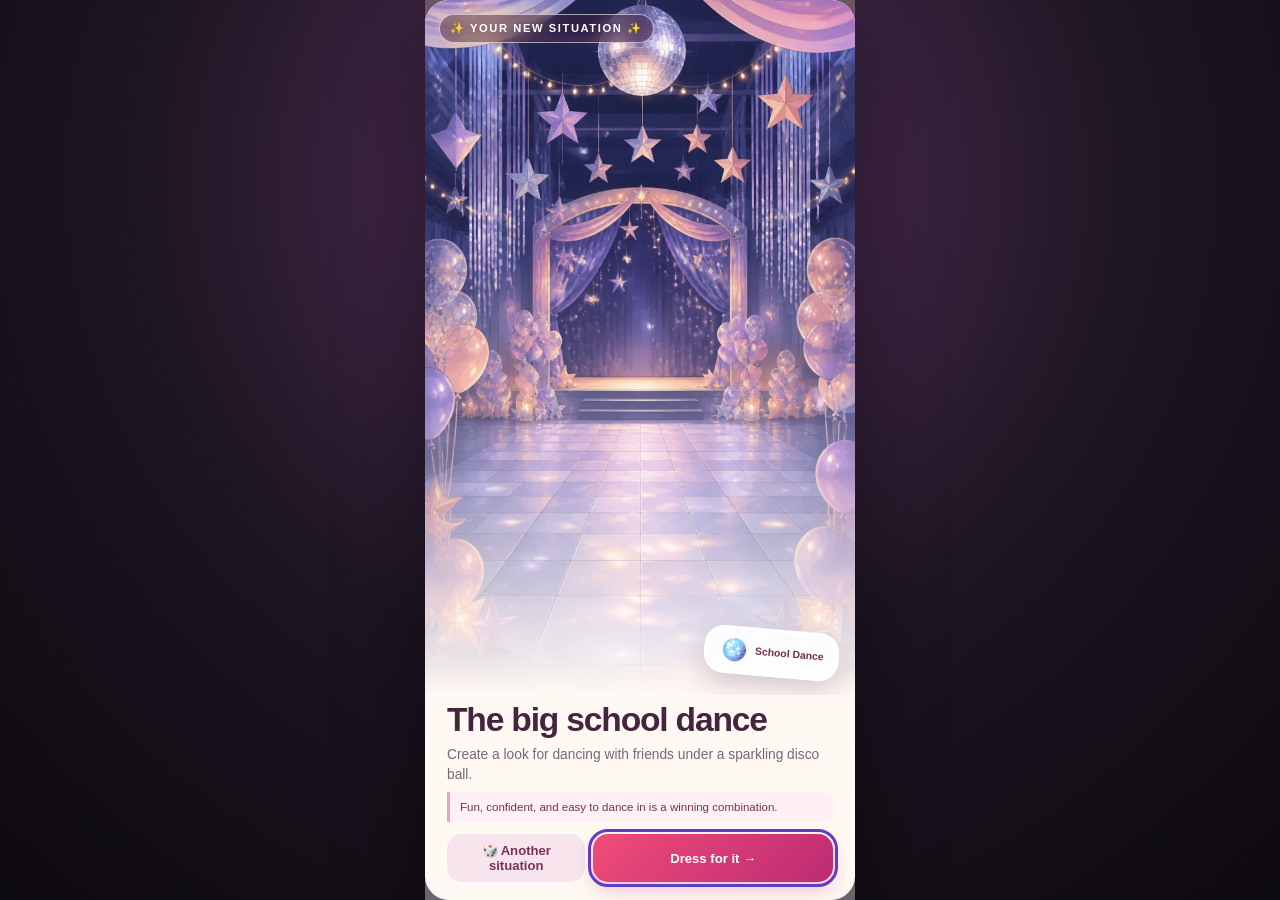
==== commit b6ebd32e: "Add cyberpunk jacket" ====
--- a/index.html
+++ b/index.html
@@ -43,7 +43,7 @@
   <link rel="apple-touch-icon" href="apple-touch-icon.png" />
   <link rel="manifest" href="manifest.json" />
 
-  <link rel="stylesheet" href="styles.css?v=2026-08-29-202733" />
+  <link rel="stylesheet" href="styles.css?v=2026-08-29-205212" />
 </head>
 <body>
   <div id="app-frame">
@@ -70,7 +70,7 @@
     </main>
   </div>
 
-  <script src="competition.js?v=2026-08-29-202733"></script>
-  <script src="app.js?v=2026-08-29-202733"></script>
+  <script src="competition.js?v=2026-08-29-205212"></script>
+  <script src="app.js?v=2026-08-29-205212"></script>
 </body>
 </html>
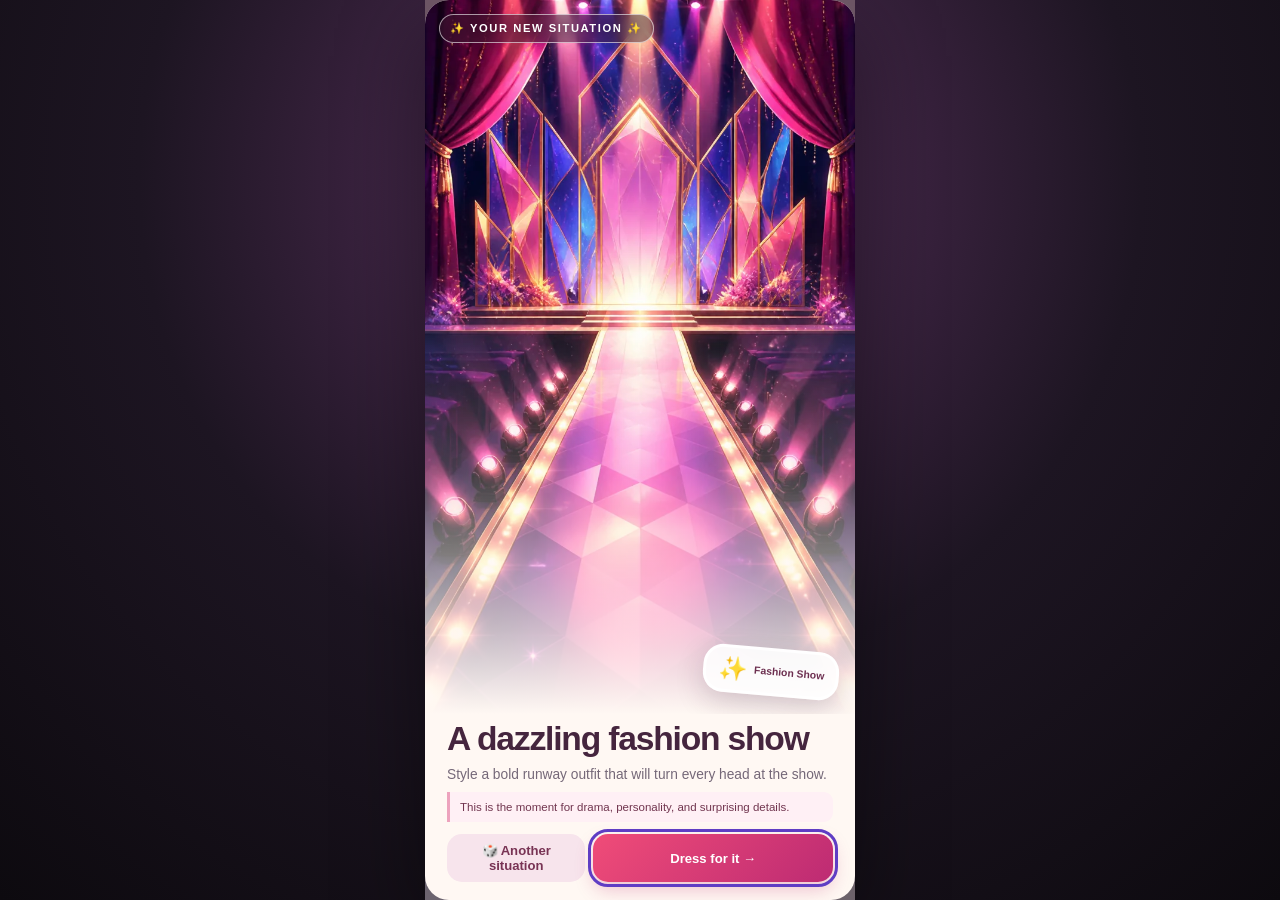
==== commit 66e25ff8: "Move challenge badge into header" ====
--- a/index.html
+++ b/index.html
@@ -43,12 +43,14 @@
   <link rel="apple-touch-icon" href="apple-touch-icon.png" />
   <link rel="manifest" href="manifest.json" />
 
-  <link rel="stylesheet" href="styles.css?v=2026-08-29-205212" />
+  <link rel="stylesheet" href="styles.css?v=2026-08-29-205737" />
 </head>
 <body>
   <div id="app-frame">
     <header>
-      <h1>✨ Dress Up! ✨</h1>
+      <div id="header-title-slot">
+        <h1>✨ Dress Up! ✨</h1>
+      </div>
       <div class="actions">
         <a class="mode-link" href="anime.html" title="Anime mode" aria-label="Switch to anime mode">🎨</a>
         <button id="btn-random" type="button" title="Random outfit" aria-label="Create a random outfit">🎲</button>
@@ -70,7 +72,7 @@
     </main>
   </div>
 
-  <script src="competition.js?v=2026-08-29-205212"></script>
-  <script src="app.js?v=2026-08-29-205212"></script>
+  <script src="competition.js?v=2026-08-29-205737"></script>
+  <script src="app.js?v=2026-08-29-205737"></script>
 </body>
 </html>
--- a/styles.css
+++ b/styles.css
@@ -56,9 +56,17 @@
   min-height: 56px;
 }
 
-header h1 {
+#header-title-slot {
+  flex: 1;
+  min-width: 0;
+  display: flex;
+  align-items: center;
+}
+
+#header-title-slot h1 {
   font-size: 1.1rem;
   color: #c9184a;
+  white-space: nowrap;
 }
 
 .actions button {
@@ -291,13 +299,12 @@
 }
 
 .dressup-challenge-chip {
-  position: absolute;
+  position: relative;
   z-index: 8;
-  top: 10px;
-  left: 50%;
-  max-width: calc(100% - 20px);
+  max-width: 100%;
+  min-width: 0;
   min-height: 38px;
-  transform: translateX(-50%);
+  transform: none;
   display: flex;
   align-items: center;
   gap: 8px;
@@ -350,6 +357,11 @@
 .dressup-challenge-chip__copy strong,
 .dressup-enter-competition__copy strong {
   line-height: 1.15;
+}
+
+.dressup-challenge-chip__copy strong {
+  overflow: hidden;
+  text-overflow: ellipsis;
 }
 
 .dressup-enter-competition {
@@ -397,24 +409,6 @@
   box-shadow: 0 6px 20px rgba(80, 20, 30, 0.15);
   font-size: 0.75rem;
   text-align: center;
-}
-
-#stage.has-dressup-challenge > #doll {
-  height: 86%;
-  transform: translateY(-1%);
-  transition: height 350ms ease, transform 350ms ease;
-}
-
-#stage.has-dressup-challenge #pdoll {
-  transform: translateY(-2%) scale(0.9);
-  transition: transform 350ms ease;
-}
-
-#stage.is-competition-active .dressup-challenge-chip,
-#stage.is-competition-active .dressup-enter-competition {
-  pointer-events: none;
-  opacity: 0;
-  transform: translateX(-50%) translateY(12px);
 }
 
 .dressup-competition {
@@ -1197,7 +1191,7 @@
 @keyframes game-fade-in { from { opacity: 0; } }
 @keyframes scenario-card-in { from { opacity: 0; transform: translateY(28px) scale(.97); } }
 @keyframes scenario-image-drift { to { transform: scale(1.045) translateY(-1.2%); } }
-@keyframes challenge-chip-in { from { opacity: 0; transform: translate(-50%, -12px); } }
+@keyframes challenge-chip-in { from { opacity: 0; transform: translateY(-8px); } }
 @keyframes competition-cta-in { from { opacity: 0; transform: translateY(18px) scale(.92); } }
 @keyframes competition-cta-glow { 50% { box-shadow: 0 12px 30px rgba(196,41,105,.52), 0 0 0 6px rgba(241,76,125,.09); } }
 @keyframes competition-panel-in { from { opacity: 0; transform: scale(1.025); } }
@@ -1242,7 +1236,7 @@
 
 @media (max-width: 350px) {
   header { padding-inline: 8px; }
-  header h1 { font-size: .94rem; }
+  #header-title-slot h1 { font-size: .94rem; }
   .actions button, .actions .mode-link { width: 40px; height: 40px; }
   .competition-screen__panel { padding-inline: 7px; }
   .competition-runway { gap: 5px; }
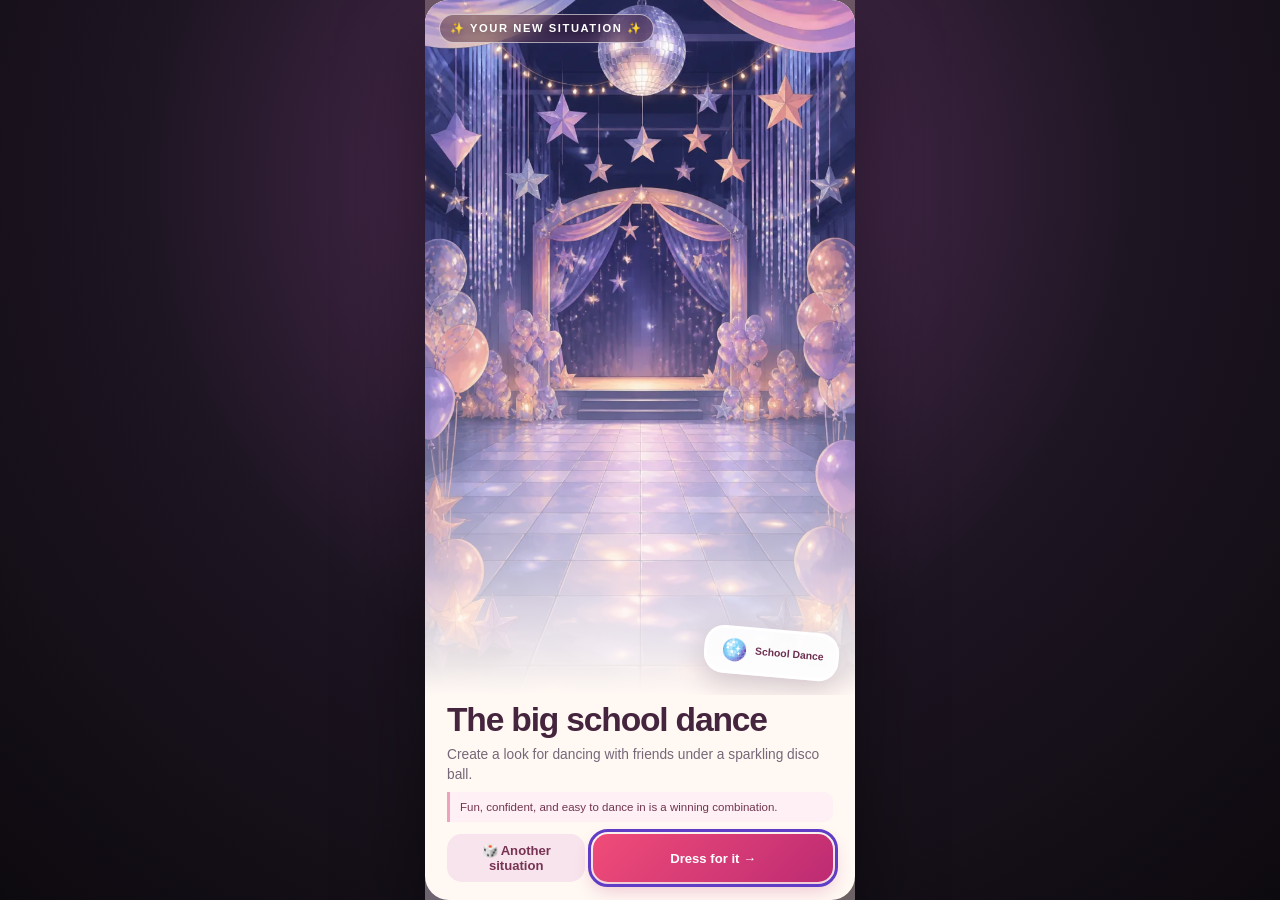
==== commit 9bb4dad2: "Preserve anime dress-up art prototype changes" ====
--- a/index.html
+++ b/index.html
@@ -43,14 +43,12 @@
   <link rel="apple-touch-icon" href="apple-touch-icon.png" />
   <link rel="manifest" href="manifest.json" />
 
-  <link rel="stylesheet" href="styles.css?v=2026-08-29-205737" />
+  <link rel="stylesheet" href="styles.css?v=2026-08-30-115633" />
 </head>
 <body>
   <div id="app-frame">
     <header>
-      <div id="header-title-slot">
-        <h1>✨ Dress Up! ✨</h1>
-      </div>
+      <h1>✨ Dress Up! ✨</h1>
       <div class="actions">
         <a class="mode-link" href="anime.html" title="Anime mode" aria-label="Switch to anime mode">🎨</a>
         <button id="btn-random" type="button" title="Random outfit" aria-label="Create a random outfit">🎲</button>
@@ -63,16 +61,13 @@
     <main>
       <div id="items"></div>
 
-      <div class="stage-column">
-        <section id="stage">
-          <svg id="doll" viewBox="0 0 300 600" xmlns="http://www.w3.org/2000/svg"></svg>
-        </section>
-        <div id="competition-cta-slot" aria-live="off"></div>
-      </div>
+      <section id="stage">
+        <svg id="doll" viewBox="0 0 300 600" xmlns="http://www.w3.org/2000/svg"></svg>
+      </section>
     </main>
   </div>
 
-  <script src="competition.js?v=2026-08-29-205737"></script>
-  <script src="app.js?v=2026-08-29-205737"></script>
+  <script src="competition.js?v=2026-08-30-115633"></script>
+  <script src="app.js?v=2026-08-30-115633"></script>
 </body>
 </html>
